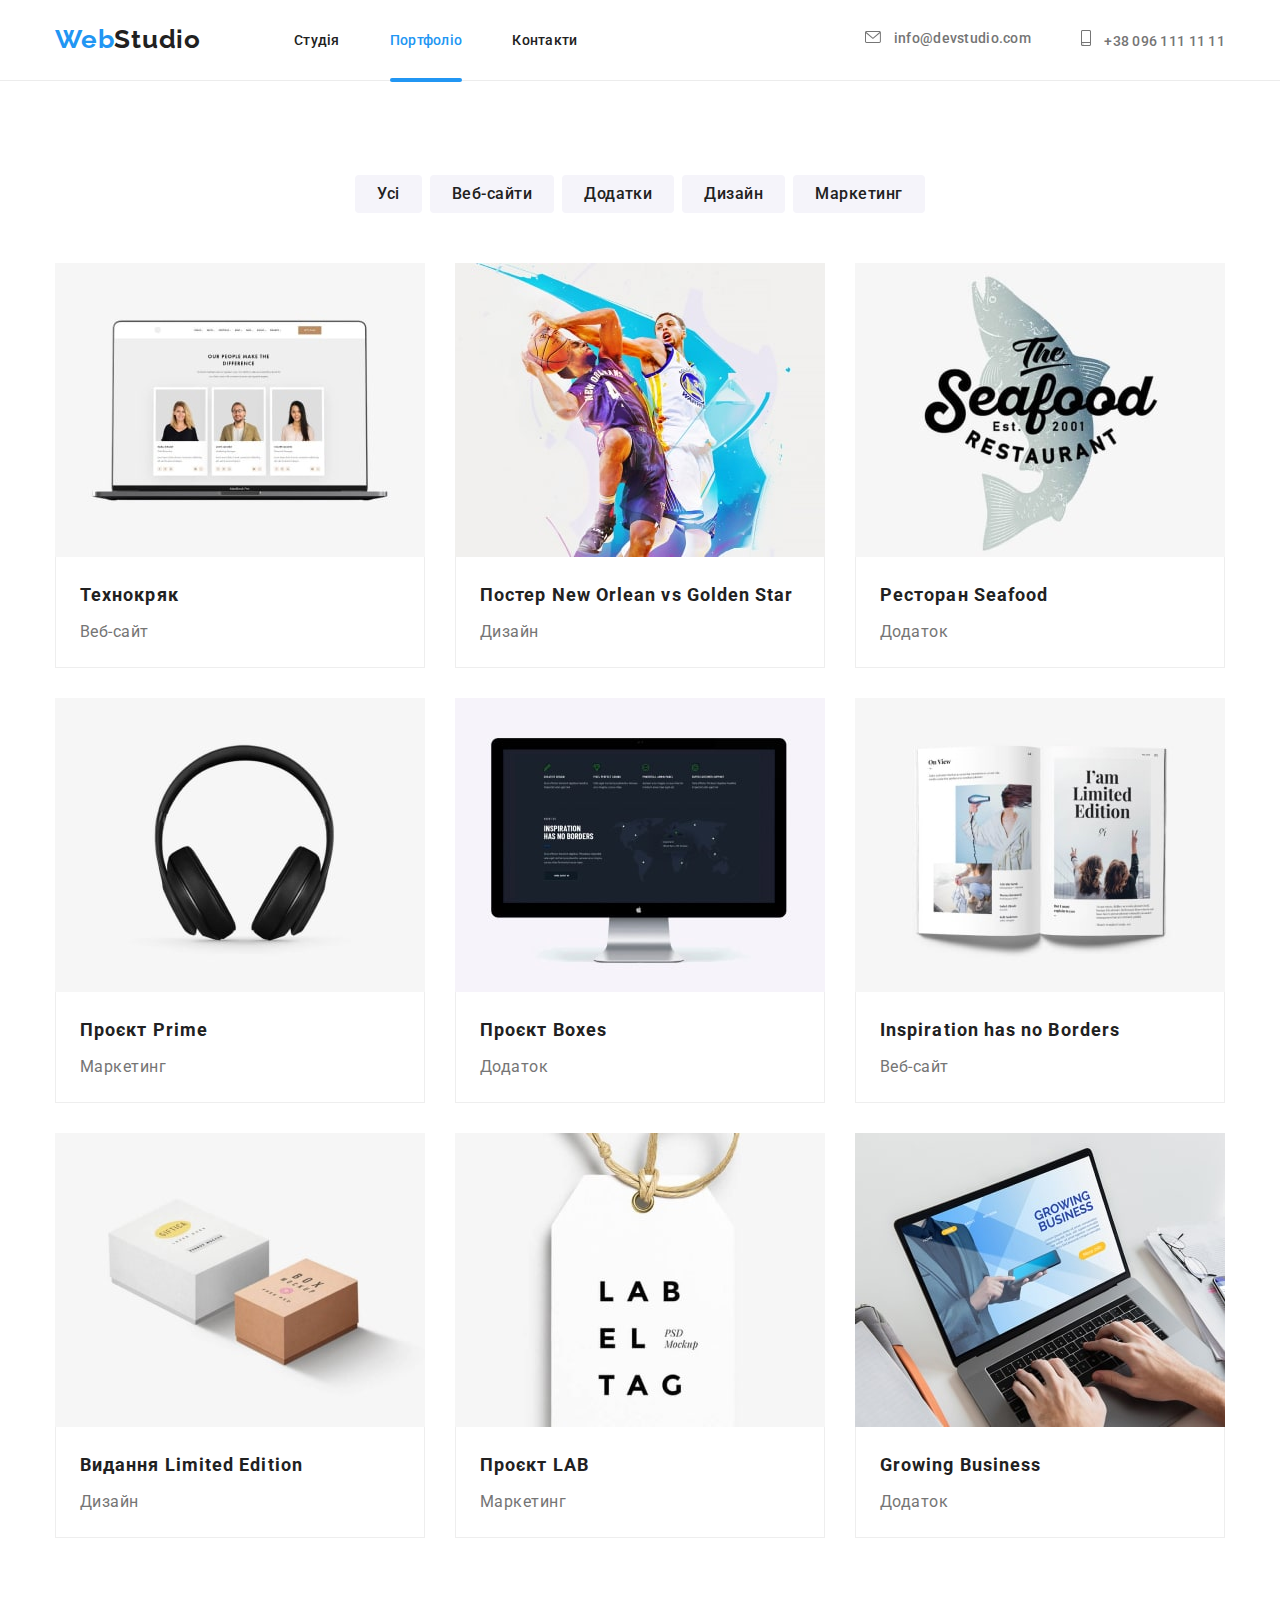
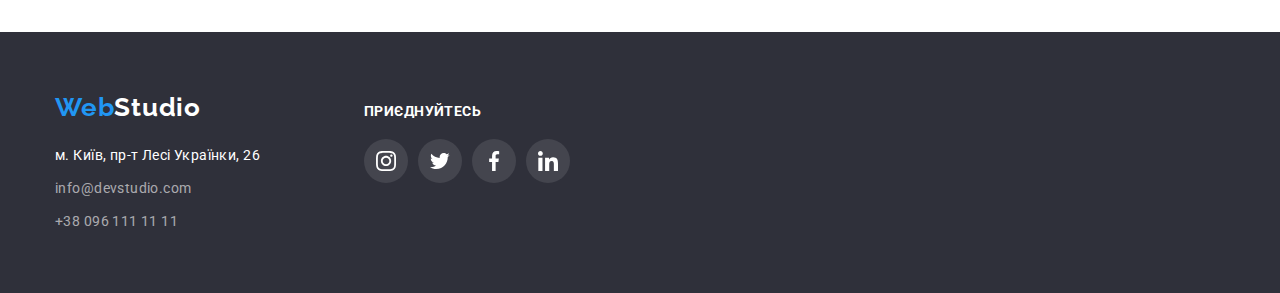
==== portfolio.html @ a1e77617 "Initial commit" ====
<!DOCTYPE html>
<html lang="uk">

<head>
    <meta charset="UTF-8">
    <meta http-equiv="X-UA-Compatible" content="IE=edge">
    <meta name="viewport" content="width=device-width, initial-scale=1.0">
    <title lang="en">Web Studio</title>
    <link rel="stylesheet"
        href="https://cdnjs.cloudflare.com/ajax/libs/modern-normalize/1.0.0/modern-normalize.min.css" />
    <link rel="preconnect" href="https://fonts.googleapis.com">
    <link rel="preconnect" href="https://fonts.gstatic.com" crossorigin>
    <link
        href="https://fonts.googleapis.com/css2?family=Raleway:wght@700&family=Roboto:wght@400;500;700;900&display=swap"
        rel="stylesheet">
    <link rel="stylesheet" href="./css/styles.css">
</head>

<body class="page">

    <!--ШАПКА-->

    <header class="header">
        <div class="container header-container">

            <!--Лого-->

            <a href="/index.html" class="link-logo" lang="en"><span class="logo-web">Web</span>Studio</a>

            <!--Навігація-->

            <nav class="main-nav">
                <ul class="list list-nav">
                    <li class="list-item"><a class="link" href="index.html">Студія</a></li>
                    <li class="list-item"><a class="link portfolio" href="portfolio.html">Портфоліо</a></li>
                    <li class="list-item"><a class="link" href="">Контакти</a></li>
                </ul>
            </nav>

            <!--Контакти-->

                    <ul class="list list-contact">
                        <li class="list-contacts-mail">
                            <a class="link mail" href="mailto:info@devstudio.com">
                                <svg class="icon" width="16" height="12">
                                    <use href="./images/icons.svg#icon-mail"></use>
                                </svg>
                                info@devstudio.com</a>
                        </li>
                        <li class="list-contacts-tel">
                            <a class="link tel" href="tel:+380961111111">
                                <svg class="icon" width="10" height="16">
                                    <use href="./images/icons.svg#icon-tel"></use>
                                </svg>
                                +38 096 111 11 11</a>
                        </li>
                    </ul>
                    </div>
                    </header>

        <!--ЗМІННА СКЛАДОВА-->
    
        <main class="main">

            <section class="section">
                <div class="container">
                <h1 class="visually-hidden">Портфоліо (прихований)</h1>

                <!--Навігація по сторінці-->

                    <ul class="filters-list list">
                        <li class="filters-item"><button class="btn" type="button">Усі</button></li>
                        <li class="filters-item"><button class="btn" type="button">Веб-сайти</button></li>
                        <li class="filters-item"><button class="btn" type="button">Додатки</button></li>
                        <li class="filters-item"><button class="btn" type="button">Дизайн</button></li>
                        <li class="filters-item"><button class="btn" type="button">Маркетинг</button></li>
                    </ul>

                <!--Портфоліо-->
                <ul class="portfolio-list list">
                    <li class="portfolio-item">
                        <a class="portfolio-link link"  href="https://google.com/">
                            <div class="portfolio-thumb">
                            <img class="portfolio-img" src="./images/portfolio/img1-min.jpg" alt="Ноутбук з програмою" width="370">
                            <div class="overlay">
                                <p class="overlay-text">
                                    Ресурс пропонує комплексні пропозиції з різним рівнем функціоналу та сервісів. Все це дозволить відвідувачу отримати
                                    вичерпні відомості про компанію чи приватну особу.
                                </p>
                            </div>
                            </div>
                            <div class="portfolio-wrapper">
                            <h2 class="portfolio-title">Технокряк</h2>
                            <p class="portfolio-subtitle">Веб-сайт</p>
                            </div>
                        </a>
                    </li>
                    <li class="portfolio-item">
                        <a class="portfolio-link link" href="https://google.com/">
                            <div class="portfolio-thumb">
                            <img class="portfolio-img" src="./images/portfolio/img2-min.jpg" alt="Два хлопці кидають м'яч" width="370">
                            <div class="overlay">
                                <p class="overlay-text">
                                    Ресурс пропонує комплексні пропозиції з різним рівнем функціоналу та сервісів. Все це дозволить відвідувачу
                                    отримати
                                    вичерпні відомості про компанію чи приватну особу.
                                </p>
                            </div>
                            </div>
                            <div class="portfolio-wrapper">
                            <h2 class="portfolio-title">Постер <span lang="en">New Orlean vs Golden Star</span></h2>
                            <p class="portfolio-subtitle">Дизайн</p>
                            </div>
                        </a>
                    </li>
                    <li class="portfolio-item">
                        <a class="portfolio-link link" href="https://google.com/">
                            <div class="portfolio-thumb">
                            <img class="portfolio-img" src="./images/portfolio/img3-min.jpg" alt="Емблема ресторану" width="370">
                            <div class="overlay">
                                <p class="overlay-text">
                                    Ресурс пропонує комплексні пропозиції з різним рівнем функціоналу та сервісів. Все це дозволить відвідувачу
                                    отримати
                                    вичерпні відомості про компанію чи приватну особу.
                                </p>
                            </div>
                            </div>
                            <div class="portfolio-wrapper"> 
                            <h2 class="portfolio-title">Ресторан <span lang="en">Seafood</span></h2>
                            <p class="portfolio-subtitle">Додаток</p>
                            </div>
                        </a>
                    </li>
                    <li class="portfolio-item">
                        <a class=" portfolio-link link" href="https://google.com/">
                            <div class="portfolio-thumb">
                            <img class="portfolio-img" src="./images/portfolio/img4-min.jpg" alt="Навушники" width="370">
                            <div class="overlay">
                                <p class="overlay-text">
                                    Ресурс пропонує комплексні пропозиції з різним рівнем функціоналу та сервісів. Все це дозволить відвідувачу
                                    отримати
                                    вичерпні відомості про компанію чи приватну особу.
                                </p>
                            </div>
                            </div>
                            <div class="portfolio-wrapper">
                            <h2 class="portfolio-title"> Проєкт <span lang="en">Prime</span></h2>
                            <p class="portfolio-subtitle">Маркетинг</p>
                            </div>
                        </a>
                    </li>
                    <li class="portfolio-item">
                        <a class="portfolio-link link" href="https://google.com/">
                            <div class="portfolio-thumb">
                            <img  class="portfolio-img" src="./images/portfolio/img6-min.jpg" alt="Дві коробки" width="370">
                            <div class="overlay">
                                <p class="overlay-text">
                                    Ресурс пропонує комплексні пропозиції з різним рівнем функціоналу та сервісів. Все це дозволить відвідувачу
                                    отримати
                                    вичерпні відомості про компанію чи приватну особу.
                                </p>
                            </div>
                            </div>
                            <div class="portfolio-wrapper"> 
                            <h2 class="portfolio-title" >Проєкт <span lang="en">Boxes</span></h2>
                            <p class="portfolio-subtitle">Додаток</p>
                            </div>
                        </a>
                    </li>
                    <li class="portfolio-item">
                        <a class="portfolio-link link" href="https://google.com/">
                            <div class="portfolio-thumb">
                            <img class="portfolio-img" src="./images/portfolio/img7-min.jpg" alt="Ноутбук з програмою" width="370">
                            <div class="overlay">
                                <p class="overlay-text">
                                    Ресурс пропонує комплексні пропозиції з різним рівнем функціоналу та сервісів. Все це дозволить відвідувачу
                                    отримати
                                    вичерпні відомості про компанію чи приватну особу.
                                </p>
                            </div>
                            </div>
                            <div class="portfolio-wrapper">
                            <h2 class="portfolio-title" lang="en">Inspiration has no Borders</h2>
                            <p class="portfolio-subtitle">Веб-сайт</p>
                            </div>
                        </a>
                    </li>
                    <li class="portfolio-item">
                        <a class="portfolio-link link" href="https://google.com/">
                            <div class="portfolio-thumb">
                            <img class="portfolio-img" src="./images/portfolio/img5-min.jpg" alt="Розгорнута книга" width="370">
                            <div class="overlay">
                                <p class="overlay-text">
                                    Ресурс пропонує комплексні пропозиції з різним рівнем функціоналу та сервісів. Все це дозволить відвідувачу
                                    отримати
                                    вичерпні відомості про компанію чи приватну особу.
                                </p>
                            </div>
                            </div>
                            <div class="portfolio-wrapper">
                            <h2 class="portfolio-title">Видання <span lang="en">Limited Edition</span></h2>
                            <p class="portfolio-subtitle">Дизайн</p>
                            </div>
                        </a>
                    </li>
                    <li class="portfolio-item">
                        <a class="portfolio-link link" href="https://google.com/">
                            <div class="portfolio-thumb">
                            <img class="portfolio-img" src="./images/portfolio/img8-min.jpg" alt="Вивіска з назвою проекту" width="370">
                            <div class="overlay">
                                <p class="overlay-text">
                                    Ресурс пропонує комплексні пропозиції з різним рівнем функціоналу та сервісів. Все це дозволить відвідувачу
                                    отримати
                                    вичерпні відомості про компанію чи приватну особу.
                                </p>
                            </div>
                            </div>
                            <div class="portfolio-wrapper">
                            <h2 class="portfolio-title">Проєкт <span lang="en">LAB</span></h2>
                            <p class="portfolio-subtitle">Маркетинг</p>
                            </div>
                        </a>
                    </li>
                    <li class="portfolio-item">
                        <a class="portfolio-link link" href="https://google.com/">
                            <div class="portfolio-thumb">
                            <img class="portfolio-img" src="./images/portfolio/img9-min.jpg" alt="" width="370">
                            <div class="overlay">
                                <p class="overlay-text">
                                    Ресурс пропонує комплексні пропозиції з різним рівнем функціоналу та сервісів. Все це дозволить відвідувачу
                                    отримати
                                    вичерпні відомості про компанію чи приватну особу.
                                </p>
                            </div>
                            </div>
                            <div class="portfolio-wrapper">
                            <h2 class="portfolio-title" lang="en">Growing Business</h2>
                            <p class="portfolio-subtitle">Додаток</p>
                            </div>
                        </a>
                    </li>
                </ul>
                </div>
            </section>
        </main>

        <!--ПІДВАЛ-->
        
        <footer class="footer">
            <div class="container footer-container">
        
                <!--Лого підвалу-->
                <div>
                    <a class="link-logo logo-footer" href="/index.html" lang="en"><span class="logo-web">Web</span><span
                            class="logo-studio">Studio</span></a>
        
                    <!--Контакти підвалу-->
        
                    <address class="address">
                        <p class="address-location">м. Київ, пр-т Лесі Українки, 26</p>
                        <ul class="list address-list">
                            <li class="address-item"><a class="link" href="mailto:info@devstudio.com">info@devstudio.com</a>
                            </li>
                            <li class="address-item"><a class="link tel" href="tel:+380961111111">+38 096 111 11 11</a>
                            </li>
                        </ul>
                    </address>
                </div>
                <div class="footer-social">
                    <h3 class="footer-title">ПРИЄДНУЙТЕСЬ</h3>
                    <ul class="footer-list">
                        <li class="footer-item">
                            <a class="footer-social-link link" href="https://www.instagram.com/">
                                <svg class="icon" width="20" height="20">
                                    <use href="./images/icons.svg#icon-instagram">
                                    </use>
                                </svg>
                            </a>
                        </li>
                        <li class="footer-item">
                            <a class="footer-social-link link" href="https://www.twitter.com/">
                                <svg class="icon" width="20" height="20">
                                    <use href="./images/icons.svg#icon-twitter">
                                    </use>
                                </svg>
                            </a>
                        </li>
                        <li class="footer-item">
                            <a class="footer-social-link link" href="https://www.facebook.com/">
                                <svg class="icon" width="20" height="20">
                                    <use href="./images/icons.svg#icon-facebook">
                                    </use>
                                </svg>
                            </a>
                        </li>
                        <li class="footer-item">
                            <a class="footer-social-link link" href="https://www.linkedin.com/">
                                <svg class="icon" width="20" height="20">
                                    <use href="./images/icons.svg#icon-linkedin">
                                    </use>
                                </svg>
                            </a>
                        </li>
                    </ul>
                </div>
            </div>
        </footer>
        </body>
        
        </html>
---- css/styles.css ----
:root {

    /*Fonts*/
    --main-font: Roboto, san-serif;
    --secondary-font: Raleway;
    
    /*Text colors*/
    --main-txt-cl: #212121;
    --accent-txt-cl: #2196F3;
    --light-txt-cl: #FFFFFF;
    --dark-txt-cl: #757575;
    
    /*Background colors*/
    --accent-bg-cl: #2196F3;
    --main-bg-cl: #2F303A;
    --grey-bg-cl: #F5F4FA;
    --white-bg-cl: #ffffff;

    /*Others*/
    --light-bd-cl: #EEEEEE;
    --link-color: #AFB1B8;
    --footer-bg: rgba(255, 255, 255, 0.1);
    --timing-function: cubic-bezier (0.4, 0, 0.2, 1);
}


/*1.INDEX.HTML*/

.page {
    font-family:var(--main-font);
    line-height: calc(24 / 14);
    letter-spacing: 0.03em;
    color: var(--main-txt-cl);
    font-size: 14px;
    margin: 0;
    width: 1600 px;

}

.link {
    text-decoration: none;
    color: currentColor;
    cursor: pointer;
}


.list {
    list-style: none;
    margin: 0;
    padding: 0;
}

.container {
    width: 1200px;
    padding-left: 15px;
    padding-right: 15px;
    margin-left: auto;
    margin-right: auto;
}

.section {
    padding-top: 94px;
    padding-bottom: 94px;
}

.link-logo {
    color: currentColor;
    font-family: var(--secondary-font);
    font-weight: 700;
    font-size: 26px;
    line-height: calc(31 / 26);
    letter-spacing: 0.03em;
    text-decoration: none;
    display: block;
    margin-right: 93px;
}  

.logo-web {
    color: var(--accent-txt-cl);
}

h1,
h2,
h3,
h4,
h5,
h6,
p {
    margin: 0;
}

ul {
    margin: 0;
    padding: 0;
    list-style: none;
}

/*HEADER*/

.header {
    padding-top: 24px;
    padding-bottom: 25px;
}

.header .link {
    font-weight: 500;
    line-height: calc(16 / 14);
    letter-spacing: 0.02em;
    color: var(--main-txt-cl);
    position: relative;
    display: block;
    transition: color 250ms cubic-bezier(0.4, 0, 0.2, 1);
}

.header .studio,
.header .portfolio {
    color: var(--accent-txt-cl);
    font-family: inherit;
}

.header .link:hover,
.header .link:focus {
    color: var(--accent-txt-cl);
}

.list-contact .svg-contacts:hover,
.list-contact .svg-contacts:focus {
    color: var(--accent-txt-cl);
}

.header .mail,
.header .tel {
    color: var(--dark-txt-cl);
}

.list-nav {
    display: flex;
    gap: 50px;
    padding-top: 32px 0;
}

.icon {
    margin-right: 10px;
    fill: currentColor;
    text-decoration: none;
}

.list-contact {
    display: flex;
    gap: 50px;
    margin-left: auto;
    padding-top: 32px 0;
}

.header-container {
    align-items: center;
    display: flex;
}

.header {
    border-bottom: 1px solid #ECECEC;
}

.tel, 
.mail {
    display: flex;
    align-items: center;
}

.list-nav .link::after {
    content: ' ';
    display: block;
    width: 100%;
    height: 4px;
    background-color: var(--accent-bg-cl);
    border-radius: 2px;
    border: transparent;
    position: absolute;
    opacity: 0;
    bottom: -34px;
    transition: opacity 250ms var(--timing-function);
} 

.list-nav .link.studio::after,
.list-nav .link.portfolio::after {
    content: ' ';
    display: block;
    width: 100%;
    height: 4px;
    background-color: var(--accent-bg-cl);
    border-radius: 2px;
    border: transparent;
    position: absolute;
    opacity: 1;
    bottom: -34px;
    transition: opacity 250ms var(--timing-function);
}

.list-nav .link:hover::after {
    opacity: 1;
}

.main-nav .list-item {
    position: relative;
}

/*Hero*/

.hero .btn {
    font-family: inherit;
    font-weight: 700;
    font-size: 16px;
    line-height: calc(30 / 16);
    letter-spacing: 0.06em;
    color: var(--light-txt-cl);
    cursor: pointer;
    background-color: var(--accent-bg-cl);
    padding: 10px 32px;
    border: none;
    border-radius: 4px;

}

.hero {
    text-align: center;
    padding: 200px 0;
    background-color: #C4C4C4;
    background-image: linear-gradient(
        to right,
        rgba(47, 48, 58, 0.4),
        rgba(47, 48, 58, 0.4)
        ),
    url("../images/hero.jpg");
    background-size: cover;
    margin-left: auto;
    margin-right: auto;
    height: 600px;
    max-width: 1600px;
    background-repeat: no-repeat;
    background-position: center;
}

.hero-container {
    width: 696px;
}

.hero-title {
    font-weight: 900;
    font-size: 44px;
    line-height: calc(60 / 44);
    text-align: center;
    letter-spacing: 0.06em;
    text-transform: uppercase;
    color: var(--light-txt-cl);
    margin: 0;
    margin-bottom: 30px;
}

/*Особливості*/

.features {
    padding-top: 94px;
    padding-bottom: 94px;
}

.visually-hidden {
    position: absolute;
    width: 1px;
    height: 1px;
    margin: -1px;
    border: 0;
    padding: 0;
    white-space: nowrap;
    clip-path: inset(100%);
    clip: rect(0 0 0 0);
    overflow: hidden;
}

.features-title {
    font-weight: 700;
    line-height: calc(16 / 14);
    letter-spacing: 0.03em;
    text-transform: uppercase;
    margin-bottom: 10px;
    margin-top: 30px;
}

.features-subtitle {
    line-height: calc(24 / 14);
    letter-spacing: 0.03em;
    color: var(--dark-txt-cl)
}

.features-list {
    display: flex;
    gap: 30px;
    list-style: none;
}

.features-item {
    width: 270px;
}

.features-box {
    background-color: var(--grey-bg-cl);
    height: 120px;
    display: flex;
    align-items: center;
    justify-content: center;
    height: 120px;
    margin-bottom: 30px;
    border-radius: 4px;
}


/*Чим ми займаємось*/

.projects {
    padding-bottom: 94px;
}

.projects-title,
.team-title {
    font-weight: 700;
    font-size: 36px;
    line-height: calc(42 / 36);
    text-align: center;
    letter-spacing: 0.03em;
    margin-bottom: 50px;
}

.projects-list {
    display: flex;
    gap: 30px;
}

.work-container {
    position: relative;
}

.work-text {
    position: absolute;
    left: 0;
    bottom: 0;

    display: flex;
    align-items: center;
    justify-content: center;
    width: 100%;
    height: 70px;

    font-weight: 700;
    font-size: 14px;
    letter-spacing: 0.03em;
    text-transform: uppercase;

    color: var(--light-txt-cl);
    background-color: rgba(47, 48, 58, 0.8);
}
/*Наша команда*/

.team {
    
    padding-top: 94px;
    padding-bottom: 94px;
    background: var(--grey-bg-cl);
}
.team-partner {
    font-weight: 500;
    font-size: 16px;
    line-height: calc(19 / 16);
    text-align: center;
    letter-spacing: 0.03em;
    margin-bottom: 10px;
}

.team-work {
    font-size: 16px;
    line-height: calc(19 / 16);
    text-align: center;
    letter-spacing: 0.03em;
    color: var(--dark-txt-cl);
    margin-bottom: 16px;
}

.team-list {
    display: flex;
    gap: 30px;
    justify-content: space-between;
}

.team-cards {
    border-radius: 0px 0px 4px 4px;
    padding-bottom: 30px;
    padding-top: 30px;

}

.team-item {
    box-shadow: 0px 1px 3px rgba(0, 0, 0, 0.12), 0px 1px 1px rgba(0, 0, 0, 0.14), 0px 2px 1px rgba(0, 0, 0, 0.2);
}

.team-link {
    display: flex;
    justify-content: center;
    gap: 10px;
    list-style-type: none;
    padding: 0;
}

.social-list {
    display: flex;
    justify-content: center;
    gap: 10px;
}

.social-list .social-link {
    display: flex;
    align-items: center;
    justify-content: center;
    width: 44px;
    height: 44px;
    border-radius: 50%;
    fill: var(--link-color);
    transition: background-color 250ms cubic-bezier(0.4, 0, 0.2, 1);
}

.social-link:hover,
.social-link:focus {
    background-color: var(--accent-bg-cl);
}

.social-link:hover .link-icon,
.social-link:focus .link-icon {
    fill: #ffffff;
    transition: fill 250ms cubic-bezier(0.4, 0, 0.2, 1),
    background-color 250ms cubic-bezier(0.4, 0, 0.2, 1);
}

.link-icon {
    transition: fill 250ms cubic-bezier(0.4, 0, 0.2, 1);
}

.team-item {
    background-color: var(--light-txt-cl);
}
/*Клієнти*/

.clients {
    padding-top: 94px;
    padding-bottom: 94px;
}

.clients-title {
    font-weight: 700;
    font-size: 36px;
    line-height: 42px;
    text-align: center;
    letter-spacing: 0.03em;
    color: #212121;
    margin-bottom: 50px;
}

.clients-list {
    display: flex;
    gap: 30px;
    list-style-type: none;
    margin: 0;
    padding: 0;
    justify-content: center;
}

.clients-item {
    width: 170px;
    height: 92px;
}

.clients-icon {
    fill: var(--link-color);
    transition: fill 250ms cubic-bezier(0.4, 0, 0.2, 1),
    background-color 250ms cubic-bezier(0.4, 0, 0.2, 1);
}

.clients-link:hover,
.clients-link:focus {
    border: 1px solid var(--accent-txt-cl);
    border-radius: 4px;
}

.clients-link:hover .clients-icon,
.clients-link:focus .clients-icon {
    fill: var(--accent-bg-cl); 
}

.clients-link {
    border-radius: 4px;
    border: 1px solid #AFB1B8;
    display: flex;
    align-items: center;
    justify-content: center;
    width: 100%;
    height: 100%;

    transition: border-color 250ms cubic-bezier(0.4, 0, 0.2, 1);
}

/* FOOTER*/

.footer {
    background-color: var(--main-bg-cl);
    padding-bottom: 60px;
    padding-top: 60px;
}

.logo-studio {
    color: var(--light-txt-cl);
}

.address {
    font-style: normal;
}

.address-location {
    line-height: calc(24 / 14);
    letter-spacing: 0.03em;
    color: var(--light-txt-cl);
    margin-bottom: 9px;
    display: inline-block;
}

.address-list {
    line-height: calc(24 / 14);
    letter-spacing: 0.03em;
    color: rgba(255, 255, 255, 0.6);
}

.footer .link:hover,
.footer .link:focus {
    color: var(--accent-txt-cl);
}

.address-item:first-child{
    margin-bottom: 9px;
}

.logo-footer {
    display: block;
    margin-bottom: 20px;
}

.footer-container {
    display: flex;
    align-items: baseline;
}

.footer-list {
    display: flex;
    gap: 10px;
}

.footer-title {
    font-weight: 700;
    font-size: 14px;
    line-height: 16px;
    letter-spacing: 0.03em;
    text-transform: uppercase;
    color: var(--light-txt-cl);
    margin-bottom: 20px;
}

.footer-social {
    margin-left: 70px;
}

.footer-social-link {
    display: flex;
    align-items: center;
    justify-content: center;
    width: 44px;
    height: 44px;
    border-radius: 50%;
    background: var(--footer-bg);

    transition: background-color 250ms cubic-bezier(0.4, 0, 0.2, 1);
}

.footer-social-link .icon{
    fill: #ffffff;
    margin: 0;
}

.footer-social-link:hover,
.footer-social-link:focus {
    background-color: var(--accent-bg-cl);
}

/*2.PORTFOLIO.HTML*/

.main {
    font-family: var(--main-font);
    font-size: 16px;
    line-height: calc(30 / 16);
    letter-spacing: 0.03em;
    color: var(--main-txt-cl);
}

/*Навігація по сторінці*/

.filters-item .btn {
    font-family: inherit;
    cursor: pointer;
    font-weight: 500;
    font-size: 16px;
    line-height: calc(26 / 16);
    text-align: center;
    letter-spacing: 0.03em;
    color: var(--main-txt-cl);
    cursor: pointer;
    border: none;
    border-radius: 4px;
    background-color: var(--grey-bg-cl);
    padding: 6px 22px;

    transition: color 250ms cubic-bezier(0.4, 0, 0.2, 1),
    background-color 250ms cubic-bezier(0.4, 0, 0.2, 1),
    box-shadow 250ms cubic-bezier(0.4, 0, 0.2, 1);
}


.filters-list .btn:hover,
.filters-list .btn:focus {
    background-color: var(--accent-bg-cl);
    color: var(--light-txt-cl);
    box-shadow: 0px 3px 1px rgba(0, 0, 0, 0.1), 0px 1px 2px rgba(0, 0, 0, 0.08),
            0px 2px 2px rgba(0, 0, 0, 0.12);
}

.filters-list {
    display: flex;
    gap: 8px;
    justify-content: center;
    margin-bottom: 50px;
}

/*Portfolio*/

.portfolio-title {
    font-weight: 700;
    font-size: 18px;
    line-height: calc(36 / 18);
    letter-spacing: 0.06em;
    margin-bottom: 4px;
}

.portfolio-subtitle {
    font-size: 16px;
    line-height: calc(30 / 16);
    letter-spacing: 0.03em;
    color: var(--dark-txt-cl);
}

.portfolio-list {
    display: flex;
    flex-wrap: wrap;
    gap: 30px;
}

.portfolio-item {
    flex-basis: calc((100% - 30px * 2) / 3);
}

.portfolio-wrapper {
    border: 1px solid var(--light-bd-cl);
    border-top: none;
    padding: 20px 24px;
}

.portfolio-link:hover,
.portfolio-link:focus {
    box-shadow: 0px 1px 1px rgba(0, 0, 0, 0.12), 0px 4px 4px rgba(0, 0, 0, 0.06), 1px 4px 6px rgba(0, 0, 0, 0.16);
}

.portfolio-link {
    display: block;
    transition: box-shadow 250ms cubic-bezier(0.4, 0, 0.2, 1);
}

.portfolio-img {
    display: block;
    max-width: 100%;
    height: auto;
}

.overlay {
    position: absolute;
    top: 0;
    left: 0;
    transform: translateY(100%);
    width: 100%;
    height: 100%;
    display: flex;
    align-items: center;
    justify-content: center;
    padding: 20px;
    background-color: rgba(33, 150, 243, 0.9);
    transition: transform 250ms cubic-bezier(0.4, 0, 0.2, 1);
}

.portfolio-thumb {
    position: relative;
    overflow: hidden;
}

.portfolio-item {
    display: block;
}

.portfolio-link:hover .overlay,
.portfolio-link:focus .overlay {
    transform: translateY(0);
}

.overlay-text {
    font-weight: 400;
    font-size: 18px;
    line-height: calc(28 / 18);
    letter-spacing: 0.03em;
    color: var(--light-txt-cl);
    width: 322px;
}


/*Modal window*/

.backdrop {
    position: fixed;
    top: 0;
    left: 0;
    z-index: 10;
    opacity: 1;
    transform: translateY(0%);
    width: 100%;
    height: 100%;
    background-color: rgba(0, 0, 0, 0.5);
    visibility: visible;
    transition: opacity 500ms linear, visibility 500ms linear,
    transform 500ms linear;
}

.backdrop.is-hidden {
    opacity: 0;
    pointer-events: none;
    visibility: hidden;
    transform: scaleX(-100%);
}

.modal {
    position: absolute;
    left: 50%;
    top: 50%;
    transform: translate(-50%, -50%);
    width: 528px;
    height: 581px;
    background: var(--light-txt-cl);
    box-shadow: 0px 1px 3px rgba(0, 0, 0, 0.12),
    0px 1px 1px rgba(0, 0, 0, 0.14),
    0px 2px 1px rgba(0, 0, 0, 0.2);
    border-radius: 4px;
}

.modal-btn {    
    position: absolute;
    width: 30px;
    height: 30px;
    right: 8px;
    top: 8px;
    display: flex;
    align-items: center;
    justify-content: center;
    cursor: pointer;
    background: #FFFFFF;
    border: 1px solid rgba(0, 0, 0, 0.1);
    border-radius: 50%;
    padding: 0;
}

.backdrop.is-hidden {
    opacity: 0;
    pointer-events: none;
    visibility: hidden;
}
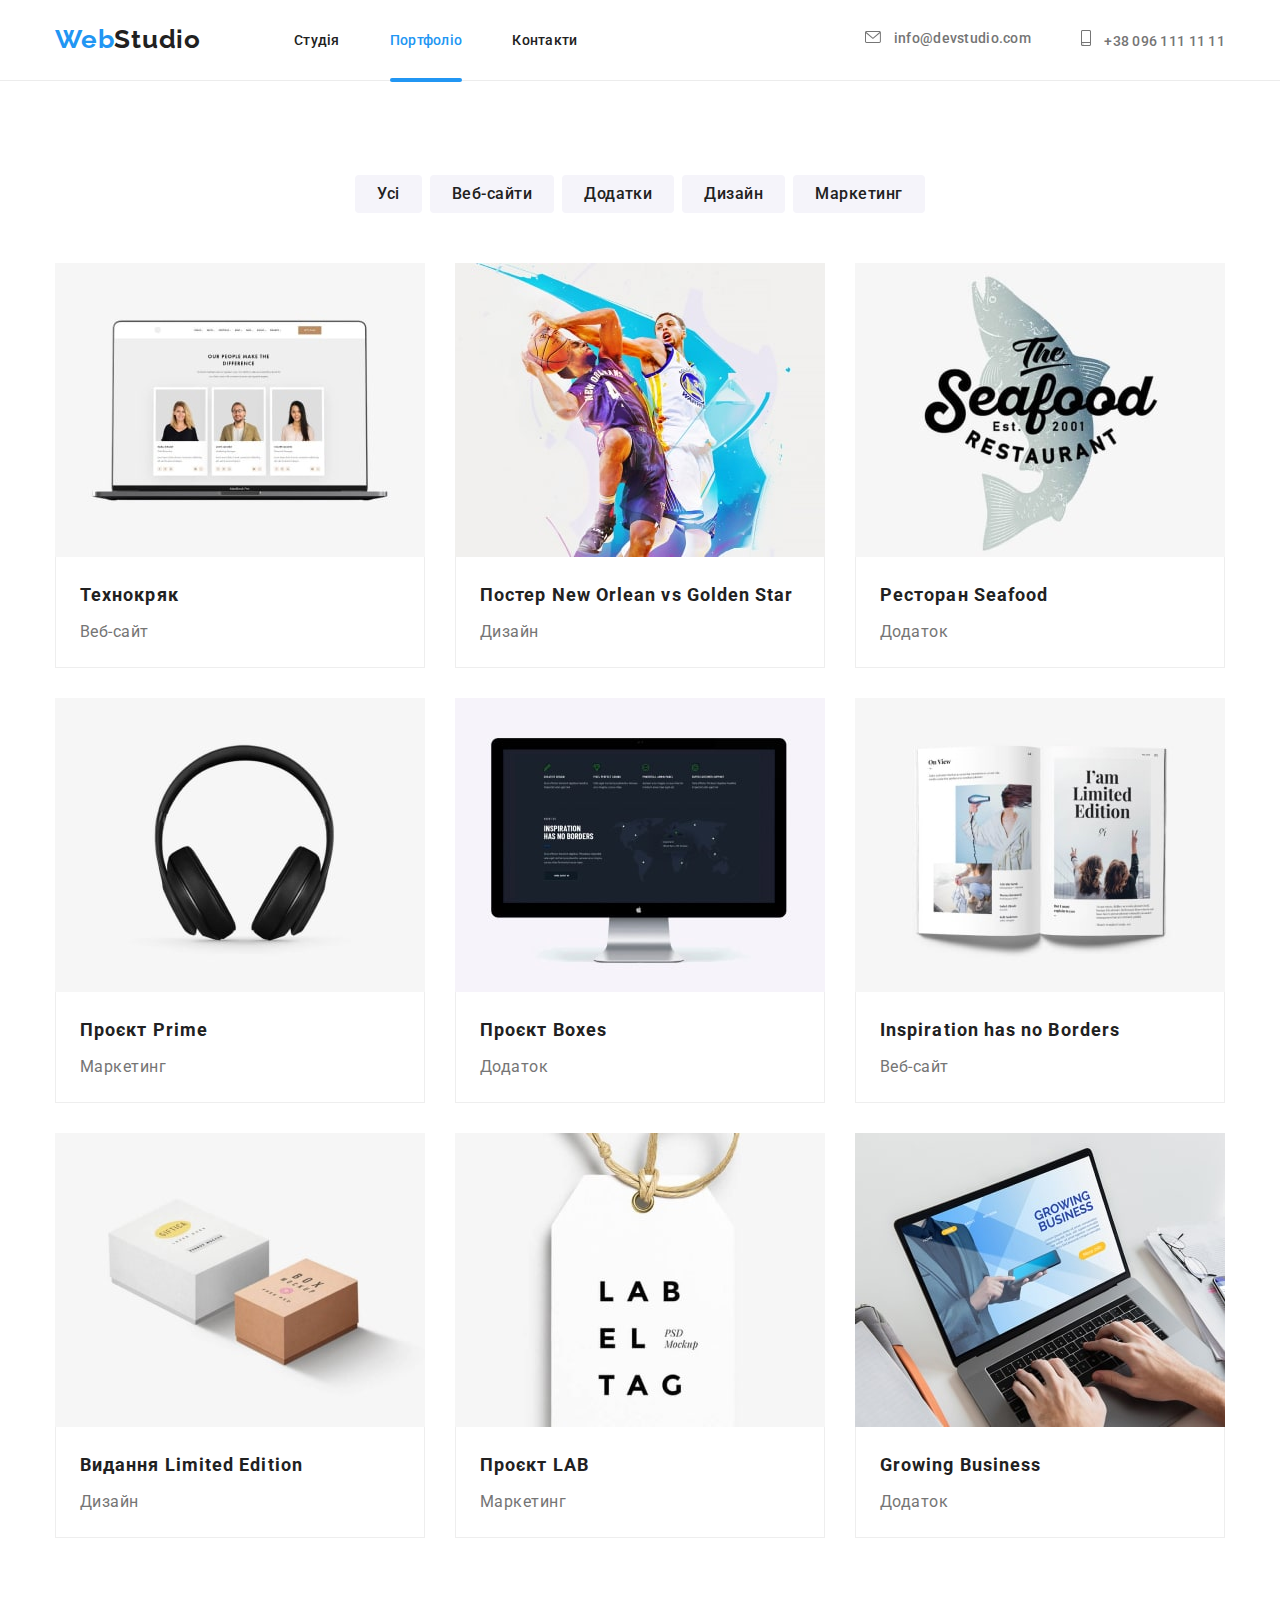
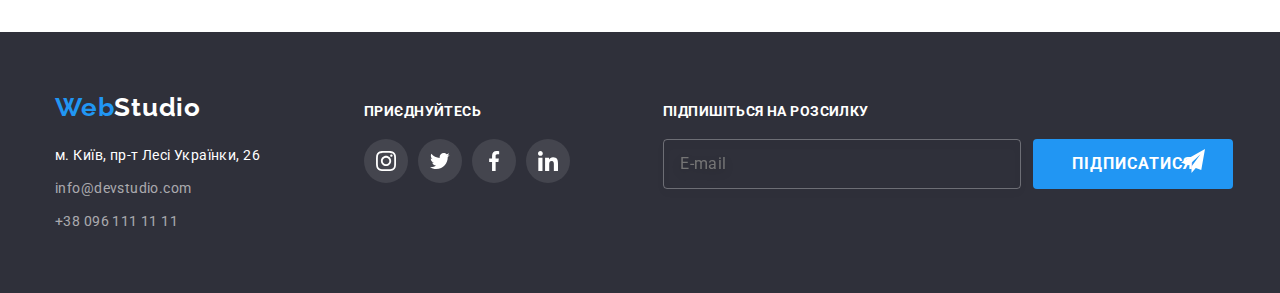
==== commit 92546f8e: "Ended hw 6" ====
--- a/portfolio.html
+++ b/portfolio.html
@@ -244,67 +244,79 @@
             </section>
         </main>
 
-        <!--ПІДВАЛ-->
-        
-        <footer class="footer">
-            <div class="container footer-container">
-        
-                <!--Лого підвалу-->
-                <div>
-                    <a class="link-logo logo-footer" href="/index.html" lang="en"><span class="logo-web">Web</span><span
-                            class="logo-studio">Studio</span></a>
-        
-                    <!--Контакти підвалу-->
-        
-                    <address class="address">
-                        <p class="address-location">м. Київ, пр-т Лесі Українки, 26</p>
-                        <ul class="list address-list">
-                            <li class="address-item"><a class="link" href="mailto:info@devstudio.com">info@devstudio.com</a>
-                            </li>
-                            <li class="address-item"><a class="link tel" href="tel:+380961111111">+38 096 111 11 11</a>
-                            </li>
-                        </ul>
-                    </address>
-                </div>
-                <div class="footer-social">
-                    <h3 class="footer-title">ПРИЄДНУЙТЕСЬ</h3>
-                    <ul class="footer-list">
-                        <li class="footer-item">
-                            <a class="footer-social-link link" href="https://www.instagram.com/">
-                                <svg class="icon" width="20" height="20">
-                                    <use href="./images/icons.svg#icon-instagram">
-                                    </use>
-                                </svg>
-                            </a>
-                        </li>
-                        <li class="footer-item">
-                            <a class="footer-social-link link" href="https://www.twitter.com/">
-                                <svg class="icon" width="20" height="20">
-                                    <use href="./images/icons.svg#icon-twitter">
-                                    </use>
-                                </svg>
-                            </a>
-                        </li>
-                        <li class="footer-item">
-                            <a class="footer-social-link link" href="https://www.facebook.com/">
-                                <svg class="icon" width="20" height="20">
-                                    <use href="./images/icons.svg#icon-facebook">
-                                    </use>
-                                </svg>
-                            </a>
-                        </li>
-                        <li class="footer-item">
-                            <a class="footer-social-link link" href="https://www.linkedin.com/">
-                                <svg class="icon" width="20" height="20">
-                                    <use href="./images/icons.svg#icon-linkedin">
-                                    </use>
-                                </svg>
-                            </a>
-                        </li>
-                    </ul>
-                </div>
-            </div>
-        </footer>
+<!--ПІДВАЛ-->
+
+<footer class="footer">
+    <div class="container footer-container">
+
+        <!--Лого підвалу-->
+        <div>
+            <a class="link-logo logo-footer" href="/index.html" lang="en"><span class="logo-web">Web</span><span
+                    class="logo-studio">Studio</span></a>
+
+            <!--Контакти підвалу-->
+
+            <address class="address">
+                <p class="address-location">м. Київ, пр-т Лесі Українки, 26</p>
+                <ul class="list address-list">
+                    <li class="address-item"><a class="link" href="mailto:info@devstudio.com">info@devstudio.com</a>
+                    </li>
+                    <li class="address-item"><a class="link tel" href="tel:+380961111111">+38 096 111 11 11</a>
+                    </li>
+                </ul>
+            </address>
+        </div>
+        <div class="footer-social">
+            <h3 class="footer-title">ПРИЄДНУЙТЕСЬ</h3>
+            <ul class="footer-list">
+                <li class="footer-item">
+                    <a class="footer-social-link link" href="https://www.instagram.com/">
+                        <svg class="icon" width="20" height="20">
+                            <use href="./images/icons.svg#icon-instagram">
+                            </use>
+                        </svg>
+                    </a>
+                </li>
+                <li class="footer-item">
+                    <a class="footer-social-link link" href="https://www.twitter.com/">
+                        <svg class="icon" width="20" height="20">
+                            <use href="./images/icons.svg#icon-twitter">
+                            </use>
+                        </svg>
+                    </a>
+                </li>
+                <li class="footer-item">
+                    <a class="footer-social-link link" href="https://www.facebook.com/">
+                        <svg class="icon" width="20" height="20">
+                            <use href="./images/icons.svg#icon-facebook">
+                            </use>
+                        </svg>
+                    </a>
+                </li>
+                <li class="footer-item">
+                    <a class="footer-social-link link" href="https://www.linkedin.com/">
+                        <svg class="icon" width="20" height="20">
+                            <use href="./images/icons.svg#icon-linkedin">
+                            </use>
+                        </svg>
+                    </a>
+                </li>
+            </ul>
+        </div>
+        <div class="footer-sending">
+            <form class="sending-form" name="sending-form" autocomplete="off" novalidate></form>
+            <h3 class="sending-title">ПІДПИШІТЬСЯ НА РОЗСИЛКУ</h3>
+            <label class="sending-form-email">
+                <input class="sending-form-input" type="email" name="email" required placeholder="E-mail">
+                <button class="sending-form-btn" type="submit">
+                    ПІДПИСАТИСЯ
+                    <svg class="sending-form-icon" width="24" height="24">
+                        <use href="./images/icons.svg#icon-send"></use>
+                    </svg>
+                </button>
+        </div>
+    </div>
+</footer>
         </body>
         
         </html>--- a/css/styles.css
+++ b/css/styles.css
@@ -594,6 +594,77 @@
     background-color: var(--accent-bg-cl);
 }
 
+/*ПІДПИШІТЬСЯ НА РОЗСИЛКУ*/
+
+.sending-form-email {
+    display: flex;
+    gap: 12px;
+}
+
+.footer-sending {
+    margin-left: 93px;
+}
+
+.sending-title {
+    font-weight: 700;
+    font-size: 14px;
+    line-height: 16px;
+    letter-spacing: 0.03em;
+    text-transform: uppercase;
+    color: var(--light-txt-cl);
+    margin-bottom: 20px;
+}
+
+.sending-form-btn {
+    width: 200px;
+    font-family: inherit;
+    font-weight: 700;
+    font-size: 16px;
+    line-height: calc(30 / 16);
+    letter-spacing: 0.06em;
+    color: var(--light-txt-cl);
+    cursor: pointer;
+    background-color: var(--accent-bg-cl);
+    border: none;
+    border-radius: 4px;
+    position: relative;
+}
+
+.sending-form-input {
+    width: 358px;
+    height: 50px;
+    border: 1px solid rgba(255, 255, 255, 0.3);
+    filter: drop-shadow(0px 4px 4px rgba(0, 0, 0, 0.15));
+    border-radius: 4px;
+    padding-left: 16px;
+    outline: transparent;
+    background-color: transparent;
+    transition: border-color 250ms cubic-bezier(0.4, 0, 0.2, 1);
+}
+
+.sending-form-input::placeholder {
+    font-weight: 400;
+    font-size: 16px;
+    line-height: 20px;
+    align-items: center;
+    letter-spacing: 0.03em;
+}
+
+.sending-form-input:focus,
+.sending-form-input:hover {
+    border-color: var(--accent-txt-cl);
+    transition: border-color 250ms cubic-bezier(0.4, 0, 0.2, 1);
+}
+
+.sending-form-icon {
+    fill: var(--light-txt-cl);
+    margin-left: 10px;
+    position: absolute;
+    right: 28px;
+    top: 10px;
+    bottom: 10px;
+}
+
 /*2.PORTFOLIO.HTML*/
 
 .main {
@@ -626,7 +697,6 @@
     box-shadow 250ms cubic-bezier(0.4, 0, 0.2, 1);
 }
 
-
 .filters-list .btn:hover,
 .filters-list .btn:focus {
     background-color: var(--accent-bg-cl);
@@ -728,7 +798,6 @@
     color: var(--light-txt-cl);
     width: 322px;
 }
-
 
 /*Modal window*/
 
@@ -784,9 +853,146 @@
     padding: 0;
 }
 
+.modal-btn:focus,
+.modal-btn:hover {
+    fill: var(--accent-bg-cl);
+    transition: fill 250ms cubic-bezier(0.4, 0, 0.2, 1);
+}
+
 .backdrop.is-hidden {
     opacity: 0;
     pointer-events: none;
     visibility: hidden;
 }
 
+/*Forms*/
+
+.register-form-title {
+    text-align: center;
+    display: block;
+    font-weight: 700;
+    font-size: 20px;
+    line-height: 23px;
+    letter-spacing: 0.03em;
+    color: var(--main-txt-cl);
+    margin-bottom: 12px;
+    margin-top: 40px;
+}
+
+.register-form-link {
+    color: var(--accent-txt-cl);
+}
+
+.register-form-group {
+    margin-bottom: 40px;
+    margin-left: 41px;
+    margin-right: 39px;;
+}
+
+.register-form-agreement {
+    display: flex;
+    align-items: center;
+    justify-content: center;
+    margin-bottom: 20px;
+    gap: 7px;
+}
+
+.register-form-btn {
+    display: block;
+    margin: 0 auto;
+    font-family: inherit;
+    font-weight: 700;
+    font-size: 16px;
+    line-height: calc(30 / 16);
+    letter-spacing: 0.06em;
+    color: var(--light-txt-cl);
+    cursor: pointer;
+    background-color: var(--accent-bg-cl);
+    padding: 10px 52px;
+    border: none;
+    border-radius: 4px;
+}
+
+.register-form-field {
+    display: block;
+    margin-bottom: 5px;
+    position: relative;
+}
+
+.register-form-label {
+    font-weight: 400;
+    font-size: 12px;
+    line-height: 14px;
+    letter-spacing: 0.01em;
+    color: var(--dark-txt-cl);
+    display: block;
+    margin-bottom: 4px;
+    margin-top: 10px;
+}
+
+.register-form-input {
+    width: 100%;
+    height: 40px;
+    border: 1px solid rgba(33, 33, 33, 0.2);
+    border-radius: 4px;
+    padding-left: 42px;
+    padding-right: 42px;
+    outline: transparent;
+
+    transition: border-color 250ms cubic-bezier(0.4, 0, 0.2, 1);
+}
+
+.register-form-input:focus,
+.register-form-message:focus {
+    border-color: var(--accent-txt-cl);
+}
+
+.register-form-icon {
+    position: absolute;
+    left: 12px;
+    bottom: 11px;
+
+    transition: fill 250ms cubic-bezier(0.4, 0, 0.2, 1);
+}
+
+.register-form-input:focus + .register-form-icon {
+    fill: var(--accent-txt-cl);
+}
+
+.register-form-message::placeholder {
+    font-weight: 400;
+    font-size: 12px;
+    line-height: 14px;
+    letter-spacing: 0.01em;
+    color: rgba(117, 117, 117, 0.5);
+}
+
+.register-form-message {
+    display: block;
+    width: 100%;
+    height: 120px;
+    resize: none;
+    outline: transperent;
+    border: 1px solid rgba(33, 33, 33, 0.2);
+    border-radius: 4px;
+    margin-bottom: 20px;
+    padding: 12px 16px;
+}
+
+.icon-checked {
+    opacity: 0;
+    transition: opacity 250ms cubic-bezier(0.4, 0, 0.2, 1);
+}
+
+.icon-unchecked {
+    opacity: 1;
+}
+
+.register-form-checkbox:checked + .register-form-icons .icon-checked {
+    opacity: 1;
+}
+
+.register-form-checkbox:unchecked + .register-form-icons .icon-unchecked {
+    opacity: 0;
+    transition: opacity 250ms cubic-bezier(0.4, 0, 0.2, 1);
+}